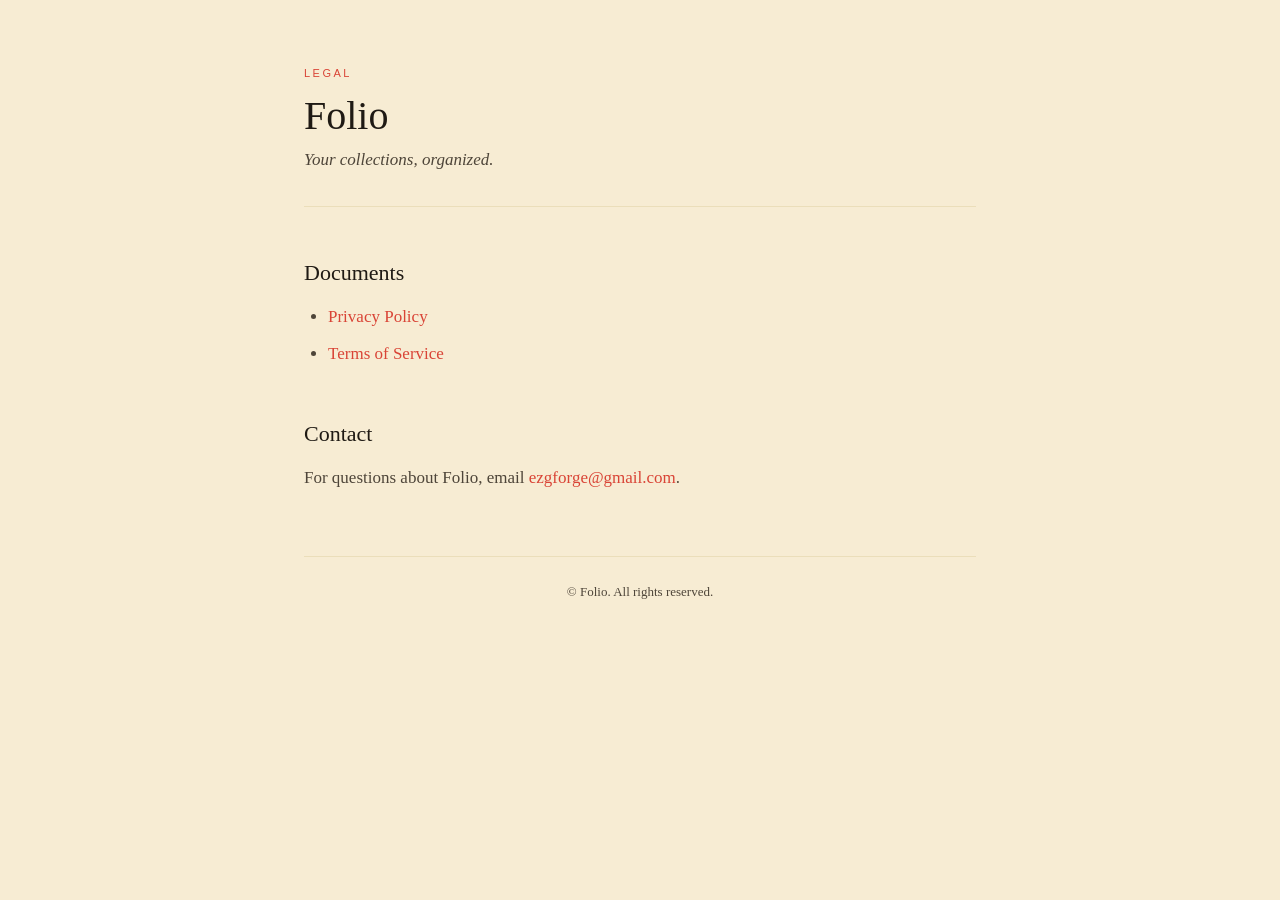
==== index.html @ 49e9cc5e "Initial: privacy policy and terms" ====
<!DOCTYPE html>
<html lang="en">
<head>
    <meta charset="UTF-8">
    <meta name="viewport" content="width=device-width, initial-scale=1.0">
    <title>Folio — Legal</title>
    <link rel="stylesheet" href="style.css">
</head>
<body>
    <main>
        <header>
            <div class="eyebrow">Legal</div>
            <h1>Folio</h1>
            <p class="subtitle">Your collections, organized.</p>
        </header>

        <h2>Documents</h2>
        <ul>
            <li><a href="privacy.html">Privacy Policy</a></li>
            <li><a href="terms.html">Terms of Service</a></li>
        </ul>

        <h2>Contact</h2>
        <p>For questions about Folio, email <a href="mailto:ezgforge@gmail.com">ezgforge@gmail.com</a>.</p>

        <footer>
            <p>© Folio. All rights reserved.</p>
        </footer>
    </main>
</body>
</html>
---- style.css ----
/* Folio legal pages — minimal, readable, theme-aligned */
:root {
    --paper: #f7ecd3;
    --ink: #1f1a14;
    --ink-mid: #4e4539;
    --ink-mute: #918776;
    --accent: #d94436;
    --paper-deep: #ebdeba;
    --max-width: 720px;
}

@media (prefers-color-scheme: dark) {
    :root {
        --paper: #14110b;
        --ink: #f4ecd6;
        --ink-mid: #c9c0a8;
        --ink-mute: #8a8270;
        --paper-deep: #25201a;
    }
}

* { box-sizing: border-box; }

html {
    -webkit-text-size-adjust: 100%;
    scroll-behavior: smooth;
}

body {
    margin: 0;
    padding: 0;
    background: var(--paper);
    color: var(--ink);
    font-family: ui-serif, Georgia, "Times New Roman", serif;
    font-size: 17px;
    line-height: 1.65;
}

main {
    max-width: var(--max-width);
    margin: 0 auto;
    padding: 64px 24px 96px;
}

header {
    border-bottom: 1px solid var(--paper-deep);
    padding-bottom: 32px;
    margin-bottom: 40px;
}

.eyebrow {
    font-family: ui-sans-serif, -apple-system, "Helvetica Neue", sans-serif;
    font-size: 11px;
    font-weight: 500;
    letter-spacing: 2.5px;
    text-transform: uppercase;
    color: var(--accent);
    margin-bottom: 12px;
}

h1 {
    font-size: 40px;
    font-weight: 400;
    line-height: 1.1;
    margin: 0 0 8px;
    color: var(--ink);
}

.subtitle {
    font-style: italic;
    color: var(--ink-mid);
    margin: 0;
}

h2 {
    font-size: 22px;
    font-weight: 500;
    margin: 48px 0 12px;
    color: var(--ink);
}

h3 {
    font-size: 17px;
    font-weight: 600;
    margin: 24px 0 8px;
    color: var(--ink);
}

p, ul, ol {
    color: var(--ink-mid);
    margin: 0 0 16px;
}

ul, ol { padding-left: 24px; }
li { margin-bottom: 8px; }

a {
    color: var(--accent);
    text-decoration: none;
    border-bottom: 1px solid transparent;
    transition: border-color 0.15s;
}
a:hover { border-bottom-color: var(--accent); }

.last-updated {
    font-family: ui-sans-serif, -apple-system, sans-serif;
    font-size: 12px;
    color: var(--ink-mute);
    margin-top: 8px;
}

footer {
    margin-top: 64px;
    padding-top: 24px;
    border-top: 1px solid var(--paper-deep);
    font-size: 13px;
    color: var(--ink-mute);
    text-align: center;
}

.nav {
    margin-bottom: 32px;
    font-family: ui-sans-serif, -apple-system, sans-serif;
    font-size: 13px;
}

.nav a {
    margin-right: 20px;
    color: var(--ink-mid);
}
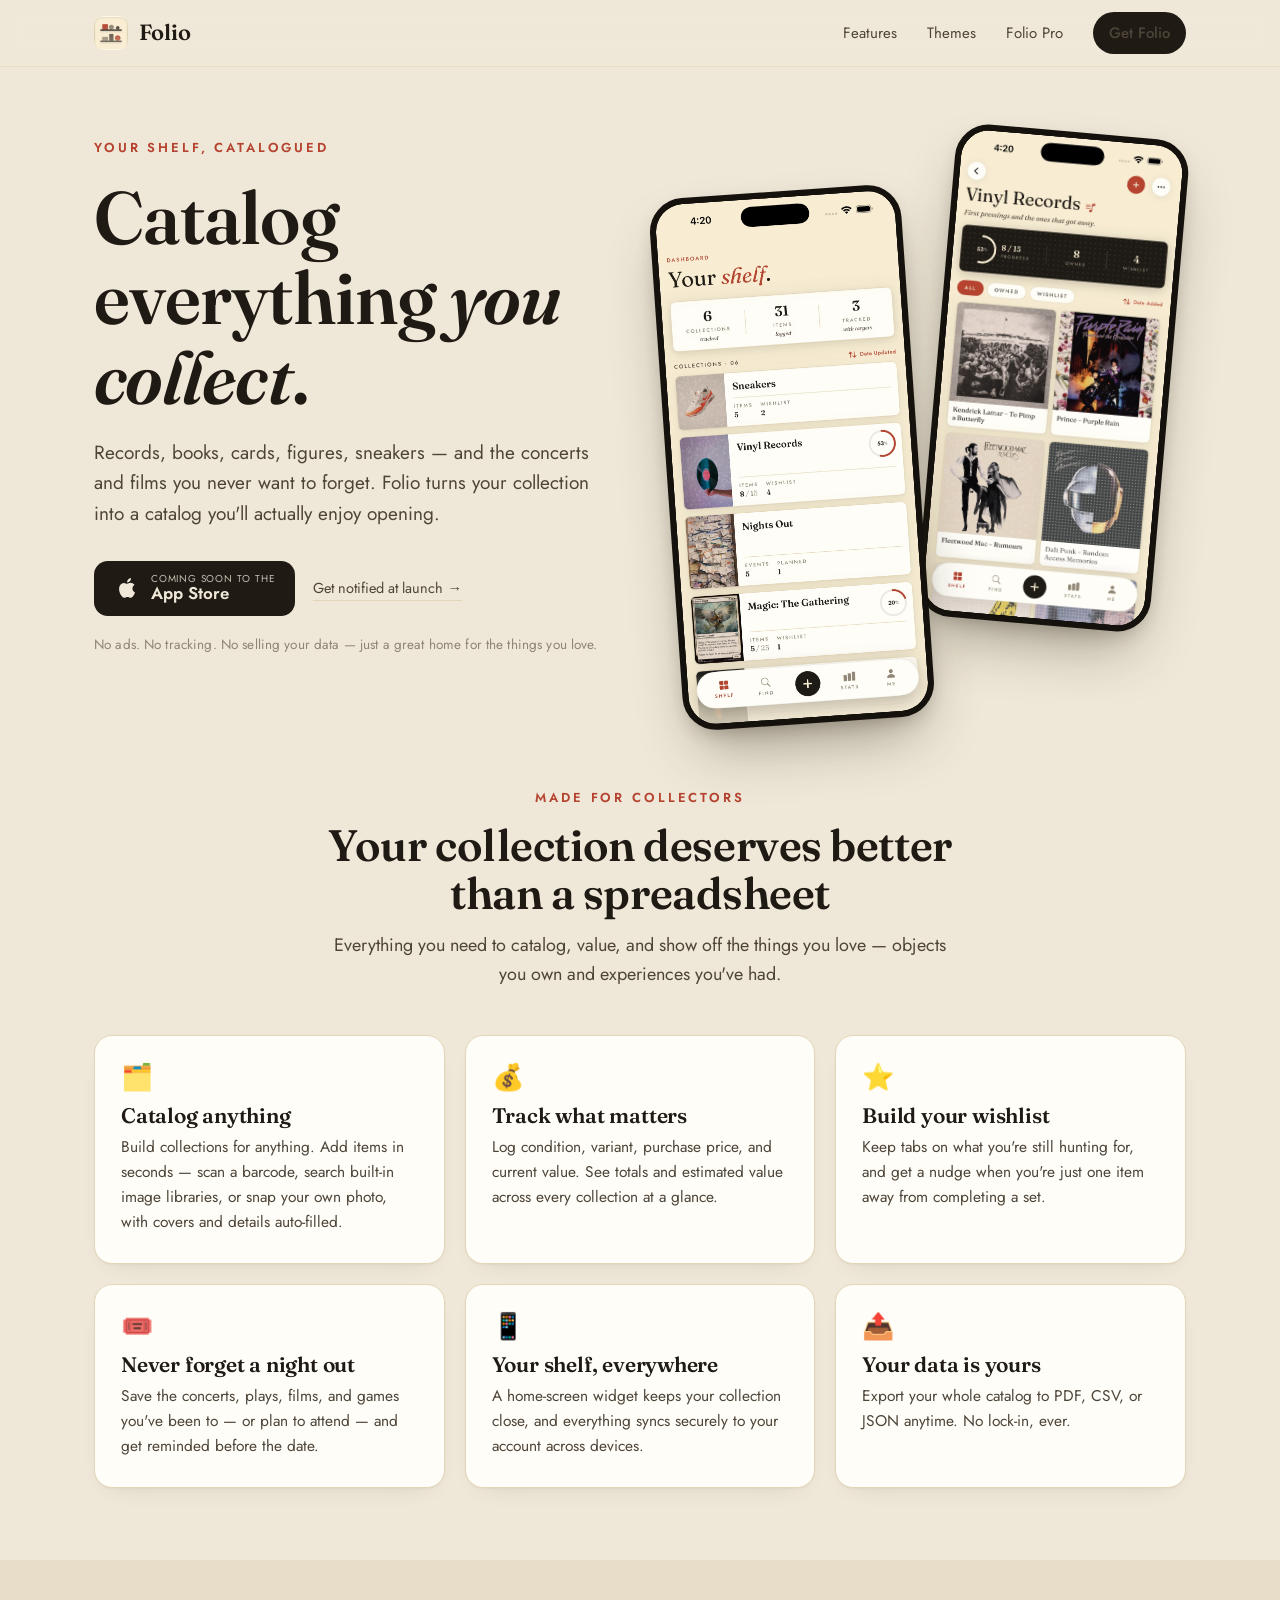
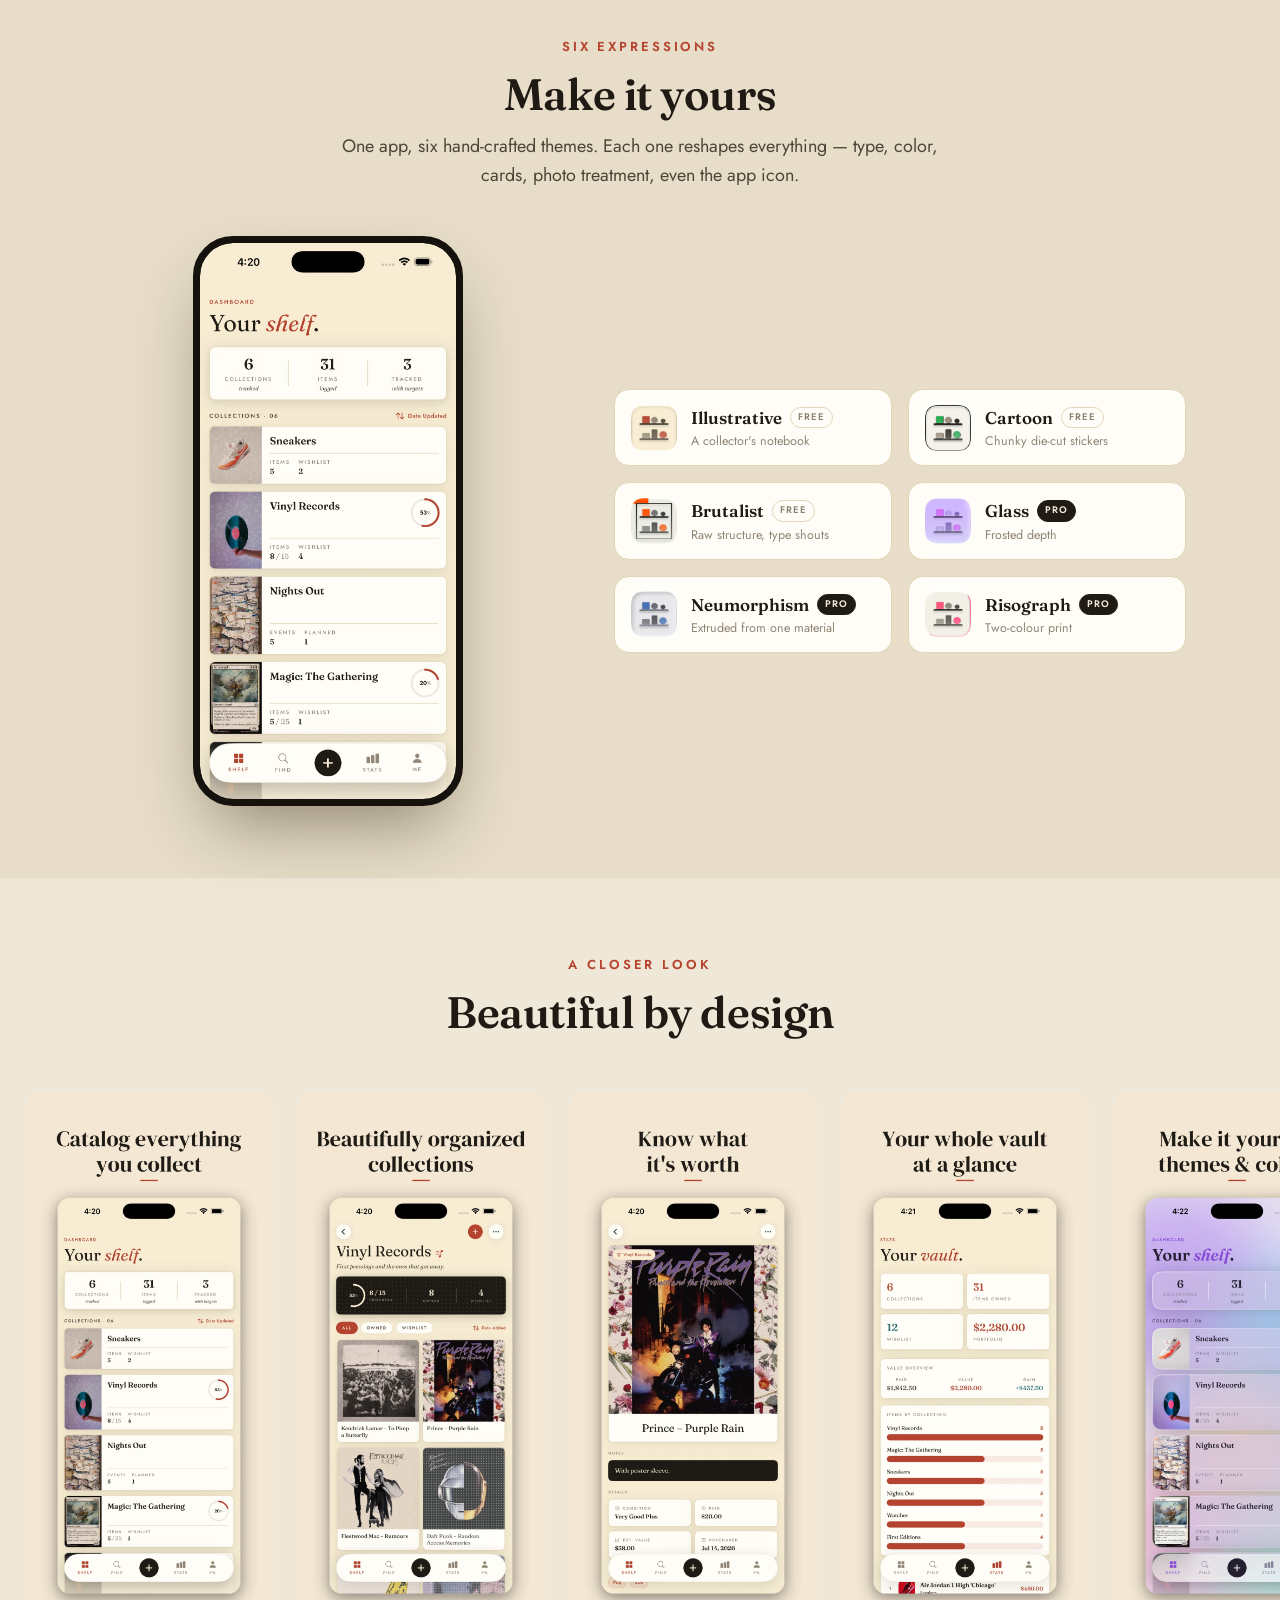
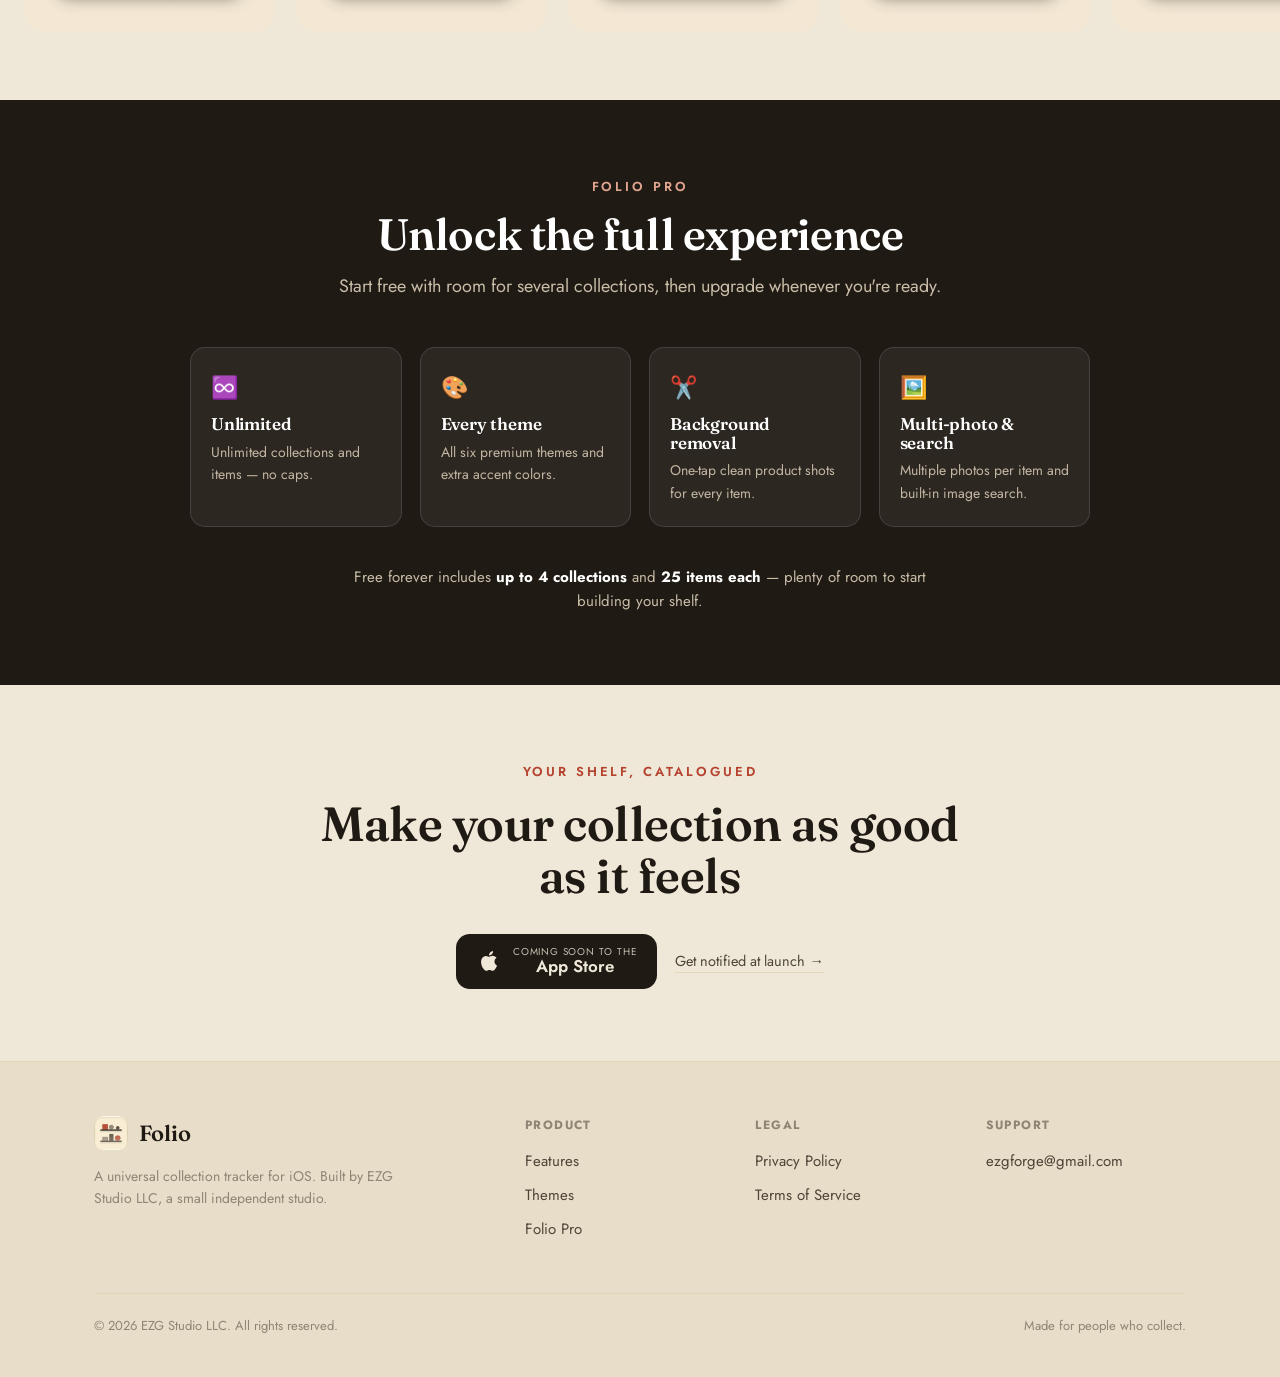
==== commit 4f959712: "Add Folio marketing landing page Turn the folio-legal site into a full landing page for the Folio iO" ====
--- a/index.html
+++ b/index.html
@@ -1,31 +1,404 @@
 <!DOCTYPE html>
 <html lang="en">
 <head>
-    <meta charset="UTF-8">
-    <meta name="viewport" content="width=device-width, initial-scale=1.0">
-    <title>Folio — Legal</title>
-    <link rel="stylesheet" href="style.css">
+<meta charset="UTF-8">
+<meta name="viewport" content="width=device-width, initial-scale=1.0">
+<title>Folio — Catalog everything you collect</title>
+<meta name="description" content="Folio is the beautiful way to catalog everything you collect — records, books, cards, figures, sneakers, and the nights out you never want to forget. Track value, build wishlists, and theme your whole shelf.">
+<link rel="canonical" href="https://ezgstudio.github.io/folio-legal/">
+
+<!-- Social / Open Graph -->
+<meta property="og:type" content="website">
+<meta property="og:title" content="Folio — Catalog everything you collect">
+<meta property="og:description" content="The beautiful way to catalog everything you collect. Track value, build wishlists, and theme your whole shelf across six hand-crafted looks.">
+<meta property="og:image" content="https://ezgstudio.github.io/folio-legal/assets/social.webp">
+<meta property="og:url" content="https://ezgstudio.github.io/folio-legal/">
+<meta name="twitter:card" content="summary_large_image">
+
+<link rel="apple-touch-icon" href="assets/apple-touch-icon.png">
+<link rel="icon" type="image/png" sizes="32x32" href="assets/favicon-32.png">
+<link rel="icon" type="image/png" sizes="16x16" href="assets/favicon-16.png">
+
+<link rel="preconnect" href="https://fonts.googleapis.com">
+<link rel="preconnect" href="https://fonts.gstatic.com" crossorigin>
+<link href="https://fonts.googleapis.com/css2?family=Fraunces:ital,opsz,wght@0,9..144,400..700;1,9..144,400..600&family=Jost:wght@400;500;600&display=swap" rel="stylesheet">
+
+<style>
+  :root{
+    --bg:#efe8d8;          /* warm paper */
+    --bg-deep:#e7ddc8;
+    --card:#fffdf7;        /* card surface */
+    --ink:#1f1a14;         /* primary text */
+    --mid:#4e4539;         /* secondary text */
+    --mute:#8f8575;        /* muted labels */
+    --line:#e3d6b6;        /* hairlines/borders */
+    --rust:#b5432f;        /* signature accent */
+    --rust-deep:#95331f;
+    --radius:18px;
+    --maxw:1140px;
+  }
+  *{box-sizing:border-box;}
+  html{scroll-behavior:smooth;}
+  body{
+    margin:0; background:var(--bg); color:var(--ink);
+    font-family:"Jost","Helvetica Neue",Arial,sans-serif;
+    font-size:17px; line-height:1.6; -webkit-font-smoothing:antialiased;
+    overflow-x:hidden;
+  }
+  h1,h2,h3{font-family:"Fraunces",Georgia,serif; font-weight:600; line-height:1.08; letter-spacing:-.01em; margin:0;}
+  a{color:inherit;}
+  img{max-width:100%; height:auto; display:block;}
+  .wrap{max-width:var(--maxw); margin:0 auto; padding:0 24px;}
+  .eyebrow{font-size:13px; font-weight:600; letter-spacing:.22em; text-transform:uppercase; color:var(--rust);}
+  .serif-i{font-style:italic;}
+
+  /* ---------- Nav ---------- */
+  nav{
+    position:sticky; top:0; z-index:50;
+    background:rgba(239,232,216,.82); backdrop-filter:blur(12px);
+    border-bottom:1px solid rgba(227,214,182,.6);
+  }
+  .nav-in{display:flex; align-items:center; justify-content:space-between; height:66px;}
+  .brand{display:flex; align-items:center; gap:11px; font-family:"Fraunces",serif; font-weight:600; font-size:22px; text-decoration:none;}
+  .brand img{width:34px; height:34px; border-radius:9px;}
+  .nav-links{display:flex; align-items:center; gap:30px;}
+  .nav-links a{font-size:15px; text-decoration:none; color:var(--mid); transition:color .15s;}
+  .nav-links a:hover{color:var(--ink);}
+  .nav-cta{
+    font-family:"Jost",sans-serif; font-size:14px; font-weight:500;
+    background:var(--ink); color:var(--bg); padding:9px 16px; border-radius:100px;
+    text-decoration:none; white-space:nowrap;
+  }
+  .nav-cta:hover{background:var(--rust);}
+  @media(max-width:720px){ .nav-links a:not(.nav-cta){display:none;} }
+
+  /* ---------- Hero ---------- */
+  .hero{padding:64px 0 40px; position:relative;}
+  .hero-grid{display:grid; grid-template-columns:1fr 1fr; gap:40px; align-items:center;}
+  .hero h1{font-size:clamp(44px,6.2vw,74px); margin:18px 0 0;}
+  .hero p.lede{font-size:19px; color:var(--mid); max-width:30em; margin:20px 0 0;}
+  .cta-row{display:flex; align-items:center; gap:18px; margin-top:32px; flex-wrap:wrap;}
+  .store-badge{
+    display:inline-flex; align-items:center; gap:11px; text-decoration:none;
+    background:var(--ink); color:var(--bg); padding:12px 20px; border-radius:14px;
+    transition:transform .15s, background .15s;
+  }
+  .store-badge:hover{transform:translateY(-2px); background:var(--rust-deep);}
+  .store-badge svg{width:26px; height:26px; fill:currentColor;}
+  .store-badge .st{display:flex; flex-direction:column; line-height:1.15;}
+  .store-badge .st small{font-size:10px; letter-spacing:.08em; text-transform:uppercase; opacity:.8;}
+  .store-badge .st b{font-size:17px; font-weight:600; font-family:"Jost",sans-serif;}
+  .notify{font-size:14.5px; color:var(--mid); text-decoration:none; border-bottom:1px solid var(--line);}
+  .notify:hover{color:var(--rust); border-color:var(--rust);}
+  .micro{margin-top:18px; font-size:13.5px; color:var(--mute); letter-spacing:.01em;}
+
+  /* phones */
+  .phones{position:relative; height:540px;}
+  .phone{
+    position:absolute; border-radius:34px; overflow:hidden;
+    background:#000; border:6px solid #15120d;
+    box-shadow:0 30px 60px -18px rgba(47,37,22,.45), 0 8px 20px -8px rgba(47,37,22,.3);
+  }
+  .phone img{border-radius:28px;}
+  .phone.back{width:234px; right:16px; top:0; transform:rotate(5deg);}
+  .phone.front{width:252px; left:6px; top:60px; transform:rotate(-4deg); z-index:2;}
+  @media(max-width:860px){
+    .hero-grid{grid-template-columns:1fr; gap:10px;}
+    .phones{height:500px; margin-top:10px;}
+    .phone.back{right:50%; margin-right:-170px;}
+    .phone.front{left:50%; margin-left:-150px;}
+  }
+  @media(max-width:460px){
+    .phones{height:430px; transform:scale(.85); transform-origin:top center;}
+  }
+
+  /* ---------- Section scaffolding ---------- */
+  section{padding:72px 0;}
+  .sec-head{max-width:640px; margin:0 auto 46px; text-align:center;}
+  .sec-head h2{font-size:clamp(30px,4.2vw,44px); margin-top:12px;}
+  .sec-head p{color:var(--mid); font-size:18px; margin:14px 0 0;}
+
+  /* feature grid */
+  .features{display:grid; grid-template-columns:repeat(3,1fr); gap:20px;}
+  .feat{background:var(--card); border:1px solid var(--line); border-radius:var(--radius); padding:28px 26px;
+        box-shadow:0 1px 2px rgba(47,37,22,.04), 0 10px 26px -18px rgba(47,37,22,.2);}
+  .feat .ico{font-size:26px; line-height:1; margin-bottom:14px;}
+  .feat h3{font-size:21px;}
+  .feat p{font-size:15.5px; color:var(--mid); margin:9px 0 0;}
+  @media(max-width:860px){ .features{grid-template-columns:1fr 1fr;} }
+  @media(max-width:560px){ .features{grid-template-columns:1fr;} }
+
+  /* themes section */
+  .themes{background:var(--bg-deep);}
+  .themes-in{display:grid; grid-template-columns:0.9fr 1.1fr; gap:52px; align-items:center;}
+  .video-phone{
+    width:270px; margin:0 auto; border-radius:40px; overflow:hidden;
+    background:#000; border:7px solid #15120d;
+    box-shadow:0 34px 70px -20px rgba(47,37,22,.5);
+  }
+  .video-phone video{width:100%; display:block; border-radius:33px;}
+  .theme-list{display:grid; grid-template-columns:1fr 1fr; gap:16px;}
+  .theme-chip{display:flex; align-items:center; gap:14px; background:var(--card);
+    border:1px solid var(--line); border-radius:15px; padding:14px 16px;}
+  .theme-chip img{width:46px; height:46px; border-radius:11px; flex:none;}
+  .theme-chip .tc-name{font-family:"Fraunces",serif; font-weight:600; font-size:17px; display:flex; align-items:center; gap:8px;}
+  .theme-chip .tier{font-family:"Jost",sans-serif; font-size:9.5px; letter-spacing:.1em; text-transform:uppercase;
+    padding:2px 7px; border-radius:100px; border:1px solid var(--line); color:var(--mute);}
+  .theme-chip .tier.pro{background:var(--ink); color:var(--bg); border-color:var(--ink);}
+  .theme-chip .tc-sub{font-size:12.5px; color:var(--mute);}
+  @media(max-width:860px){ .themes-in{grid-template-columns:1fr; gap:36px;} .theme-list{max-width:520px; margin:0 auto;} }
+  @media(max-width:480px){ .theme-list{grid-template-columns:1fr;} }
+
+  /* gallery */
+  .gallery{display:flex; gap:22px; overflow-x:auto; padding:8px 24px 28px;
+    scroll-snap-type:x mandatory; -webkit-overflow-scrolling:touch;}
+  .gallery::-webkit-scrollbar{height:8px;}
+  .gallery::-webkit-scrollbar-thumb{background:var(--line); border-radius:100px;}
+  .gshot{flex:0 0 auto; width:250px; scroll-snap-align:center; border-radius:20px; overflow:hidden;}
+  .gshot img{width:100%;}
+
+  /* pro */
+  .pro{background:var(--ink); color:#f3ecdd;}
+  .pro .sec-head h2{color:#fff;}
+  .pro .sec-head p{color:#c9bda8;}
+  .pro-grid{display:grid; grid-template-columns:repeat(4,1fr); gap:18px; max-width:900px; margin:0 auto;}
+  .pro-item{background:rgba(255,255,255,.06); border:1px solid rgba(255,255,255,.12); border-radius:15px; padding:22px 20px;}
+  .pro-item .ico{font-size:22px; margin-bottom:10px;}
+  .pro-item h3{font-size:17px; color:#fff;}
+  .pro-item p{font-size:14px; color:#c3b7a3; margin:7px 0 0;}
+  .pro-note{text-align:center; margin:38px auto 0; max-width:40em; color:#c9bda8; font-size:15px;}
+  .pro-note b{color:#fff;}
+  @media(max-width:860px){ .pro-grid{grid-template-columns:1fr 1fr;} }
+  @media(max-width:460px){ .pro-grid{grid-template-columns:1fr;} }
+
+  /* final cta */
+  .final{text-align:center;}
+  .final h2{font-size:clamp(30px,4.6vw,48px); max-width:14em; margin:0 auto;}
+  .final .cta-row{justify-content:center;}
+
+  /* footer */
+  footer{background:var(--bg-deep); border-top:1px solid var(--line); padding:54px 0 40px;}
+  .foot-grid{display:grid; grid-template-columns:2fr 1fr 1fr 1fr; gap:30px;}
+  .foot-brand .brand{margin-bottom:12px;}
+  .foot-brand p{font-size:14px; color:var(--mute); max-width:24em;}
+  .foot-col h4{font-family:"Jost",sans-serif; font-size:12px; letter-spacing:.12em; text-transform:uppercase; color:var(--mute); margin:0 0 14px;}
+  .foot-col a{display:block; font-size:15px; color:var(--mid); text-decoration:none; margin-bottom:10px;}
+  .foot-col a:hover{color:var(--rust);}
+  .foot-bottom{margin-top:42px; padding-top:22px; border-top:1px solid var(--line);
+    display:flex; justify-content:space-between; gap:14px; flex-wrap:wrap; font-size:13px; color:var(--mute);}
+  @media(max-width:760px){ .foot-grid{grid-template-columns:1fr 1fr;} .foot-brand{grid-column:1/-1;} }
+</style>
 </head>
 <body>
-    <main>
-        <header>
-            <div class="eyebrow">Legal</div>
-            <h1>Folio</h1>
-            <p class="subtitle">Your collections, organized.</p>
-        </header>
-
-        <h2>Documents</h2>
-        <ul>
-            <li><a href="privacy.html">Privacy Policy</a></li>
-            <li><a href="terms.html">Terms of Service</a></li>
-        </ul>
-
-        <h2>Contact</h2>
-        <p>For questions about Folio, email <a href="mailto:ezgforge@gmail.com">ezgforge@gmail.com</a>.</p>
-
-        <footer>
-            <p>© Folio. All rights reserved.</p>
-        </footer>
-    </main>
+
+<nav>
+  <div class="wrap nav-in">
+    <a class="brand" href="/folio-legal/">
+      <img src="assets/icon.webp" alt="Folio app icon" width="34" height="34">
+      Folio
+    </a>
+    <div class="nav-links">
+      <a href="#features">Features</a>
+      <a href="#themes">Themes</a>
+      <a href="#pro">Folio Pro</a>
+      <!-- Swap href to the App Store URL at launch -->
+      <a class="nav-cta" href="#get">Get Folio</a>
+    </div>
+  </div>
+</nav>
+
+<!-- ============ HERO ============ -->
+<header class="hero">
+  <div class="wrap hero-grid">
+    <div class="hero-copy">
+      <span class="eyebrow">Your shelf, catalogued</span>
+      <h1>Catalog everything <span class="serif-i">you collect</span>.</h1>
+      <p class="lede">Records, books, cards, figures, sneakers — and the concerts and films
+        you never want to forget. Folio turns your collection into a catalog you'll
+        actually enjoy opening.</p>
+      <div class="cta-row" id="get">
+        <!-- At launch, change href="#get" to your App Store URL and remove the "coming soon" copy -->
+        <a class="store-badge" href="#get" aria-label="Coming soon to the App Store">
+          <svg viewBox="0 0 24 24" aria-hidden="true"><path d="M17.05 12.54c-.02-2.3 1.88-3.4 1.96-3.46-1.07-1.56-2.73-1.78-3.32-1.8-1.41-.14-2.76.83-3.48.83-.72 0-1.82-.81-3-.79-1.54.02-2.96.9-3.75 2.28-1.6 2.78-.41 6.89 1.15 9.14.76 1.1 1.67 2.34 2.86 2.3 1.15-.05 1.58-.74 2.97-.74 1.38 0 1.77.74 2.98.72 1.23-.02 2.01-1.12 2.76-2.23.87-1.28 1.23-2.52 1.25-2.58-.03-.01-2.4-.92-2.42-3.64zM14.77 5.6c.64-.78 1.07-1.85.95-2.93-.92.04-2.03.61-2.69 1.38-.59.69-1.11 1.79-.97 2.84 1.02.08 2.07-.52 2.71-1.29z"/></svg>
+          <span class="st"><small>Coming soon to the</small><b>App Store</b></span>
+        </a>
+        <a class="notify" href="mailto:ezgforge@gmail.com?subject=Notify%20me%20about%20Folio">Get notified at launch →</a>
+      </div>
+      <p class="micro">No ads. No tracking. No selling your data — just a great home for the things you love.</p>
+    </div>
+    <div class="phones">
+      <div class="phone back"><img src="assets/hero-grid.webp" alt="Folio collection grid showing vinyl records" loading="eager" width="921" height="2000"></div>
+      <div class="phone front"><img src="assets/hero-dashboard.webp" alt="Folio dashboard showing your shelf of collections" loading="eager" width="921" height="2000"></div>
+    </div>
+  </div>
+</header>
+
+<!-- ============ FEATURES ============ -->
+<section id="features">
+  <div class="wrap">
+    <div class="sec-head">
+      <span class="eyebrow">Made for collectors</span>
+      <h2>Your collection deserves better than a spreadsheet</h2>
+      <p>Everything you need to catalog, value, and show off the things you love — objects you own and experiences you've had.</p>
+    </div>
+    <div class="features">
+      <div class="feat">
+        <div class="ico">🗂️</div>
+        <h3>Catalog anything</h3>
+        <p>Build collections for anything. Add items in seconds — scan a barcode, search built-in image libraries, or snap your own photo, with covers and details auto-filled.</p>
+      </div>
+      <div class="feat">
+        <div class="ico">💰</div>
+        <h3>Track what matters</h3>
+        <p>Log condition, variant, purchase price, and current value. See totals and estimated value across every collection at a glance.</p>
+      </div>
+      <div class="feat">
+        <div class="ico">⭐</div>
+        <h3>Build your wishlist</h3>
+        <p>Keep tabs on what you're still hunting for, and get a nudge when you're just one item away from completing a set.</p>
+      </div>
+      <div class="feat">
+        <div class="ico">🎟️</div>
+        <h3>Never forget a night out</h3>
+        <p>Save the concerts, plays, films, and games you've been to — or plan to attend — and get reminded before the date.</p>
+      </div>
+      <div class="feat">
+        <div class="ico">📱</div>
+        <h3>Your shelf, everywhere</h3>
+        <p>A home-screen widget keeps your collection close, and everything syncs securely to your account across devices.</p>
+      </div>
+      <div class="feat">
+        <div class="ico">📤</div>
+        <h3>Your data is yours</h3>
+        <p>Export your whole catalog to PDF, CSV, or JSON anytime. No lock-in, ever.</p>
+      </div>
+    </div>
+  </div>
+</section>
+
+<!-- ============ THEMES ============ -->
+<section id="themes" class="themes">
+  <div class="wrap">
+    <div class="sec-head">
+      <span class="eyebrow">Six expressions</span>
+      <h2>Make it yours</h2>
+      <p>One app, six hand-crafted themes. Each one reshapes everything — type, color, cards, photo treatment, even the app icon.</p>
+    </div>
+    <div class="themes-in">
+      <div class="video-phone">
+        <video src="assets/folio-preview.mp4" autoplay muted loop playsinline poster="assets/hero-dashboard.webp" aria-label="Folio shifting through its six themes"></video>
+      </div>
+      <div class="theme-list">
+        <div class="theme-chip">
+          <img src="assets/theme-illustrative.webp" alt="Illustrative theme icon">
+          <div><div class="tc-name">Illustrative <span class="tier">Free</span></div><div class="tc-sub">A collector's notebook</div></div>
+        </div>
+        <div class="theme-chip">
+          <img src="assets/theme-cartoon.webp" alt="Cartoon Sticker theme icon">
+          <div><div class="tc-name">Cartoon <span class="tier">Free</span></div><div class="tc-sub">Chunky die-cut stickers</div></div>
+        </div>
+        <div class="theme-chip">
+          <img src="assets/theme-brutalist.webp" alt="Brutalist theme icon">
+          <div><div class="tc-name">Brutalist <span class="tier">Free</span></div><div class="tc-sub">Raw structure, type shouts</div></div>
+        </div>
+        <div class="theme-chip">
+          <img src="assets/theme-glass.webp" alt="Glassmorphism theme icon">
+          <div><div class="tc-name">Glass <span class="tier pro">Pro</span></div><div class="tc-sub">Frosted depth</div></div>
+        </div>
+        <div class="theme-chip">
+          <img src="assets/theme-neu.webp" alt="Neumorphism theme icon">
+          <div><div class="tc-name">Neumorphism <span class="tier pro">Pro</span></div><div class="tc-sub">Extruded from one material</div></div>
+        </div>
+        <div class="theme-chip">
+          <img src="assets/theme-riso.webp" alt="Risograph theme icon">
+          <div><div class="tc-name">Risograph <span class="tier pro">Pro</span></div><div class="tc-sub">Two-colour print</div></div>
+        </div>
+      </div>
+    </div>
+  </div>
+</section>
+
+<!-- ============ GALLERY ============ -->
+<section style="padding-bottom:40px;">
+  <div class="wrap">
+    <div class="sec-head">
+      <span class="eyebrow">A closer look</span>
+      <h2>Beautiful by design</h2>
+    </div>
+  </div>
+  <div class="gallery">
+    <div class="gshot"><img src="assets/shot-catalog.webp" alt="Catalog everything you collect — the Folio dashboard" loading="lazy" width="924" height="2000"></div>
+    <div class="gshot"><img src="assets/shot-collections.webp" alt="Beautifully organized collections of vinyl records" loading="lazy" width="924" height="2000"></div>
+    <div class="gshot"><img src="assets/shot-worth.webp" alt="Know what it's worth — item detail with value" loading="lazy" width="924" height="2000"></div>
+    <div class="gshot"><img src="assets/shot-vault.webp" alt="Your whole vault at a glance — portfolio stats" loading="lazy" width="924" height="2000"></div>
+    <div class="gshot"><img src="assets/shot-themes.webp" alt="Make it yours — themes and colors" loading="lazy" width="924" height="2000"></div>
+    <div class="gshot"><img src="assets/shot-nights.webp" alt="Never forget a night out — experiences collection" loading="lazy" width="924" height="2000"></div>
+  </div>
+</section>
+
+<!-- ============ PRO ============ -->
+<section id="pro" class="pro">
+  <div class="wrap">
+    <div class="sec-head">
+      <span class="eyebrow" style="color:#e0a48f;">Folio Pro</span>
+      <h2>Unlock the full experience</h2>
+      <p>Start free with room for several collections, then upgrade whenever you're ready.</p>
+    </div>
+    <div class="pro-grid">
+      <div class="pro-item"><div class="ico">♾️</div><h3>Unlimited</h3><p>Unlimited collections and items — no caps.</p></div>
+      <div class="pro-item"><div class="ico">🎨</div><h3>Every theme</h3><p>All six premium themes and extra accent colors.</p></div>
+      <div class="pro-item"><div class="ico">✂️</div><h3>Background removal</h3><p>One-tap clean product shots for every item.</p></div>
+      <div class="pro-item"><div class="ico">🖼️</div><h3>Multi-photo &amp; search</h3><p>Multiple photos per item and built-in image search.</p></div>
+    </div>
+    <p class="pro-note">Free forever includes <b>up to 4 collections</b> and <b>25 items each</b> — plenty of room to start building your shelf.</p>
+  </div>
+</section>
+
+<!-- ============ FINAL CTA ============ -->
+<section class="final">
+  <div class="wrap">
+    <span class="eyebrow">Your shelf, catalogued</span>
+    <h2 style="margin-top:14px;">Make your collection as good as it feels</h2>
+    <div class="cta-row">
+      <a class="store-badge" href="#get" aria-label="Coming soon to the App Store">
+        <svg viewBox="0 0 24 24" aria-hidden="true"><path d="M17.05 12.54c-.02-2.3 1.88-3.4 1.96-3.46-1.07-1.56-2.73-1.78-3.32-1.8-1.41-.14-2.76.83-3.48.83-.72 0-1.82-.81-3-.79-1.54.02-2.96.9-3.75 2.28-1.6 2.78-.41 6.89 1.15 9.14.76 1.1 1.67 2.34 2.86 2.3 1.15-.05 1.58-.74 2.97-.74 1.38 0 1.77.74 2.98.72 1.23-.02 2.01-1.12 2.76-2.23.87-1.28 1.23-2.52 1.25-2.58-.03-.01-2.4-.92-2.42-3.64zM14.77 5.6c.64-.78 1.07-1.85.95-2.93-.92.04-2.03.61-2.69 1.38-.59.69-1.11 1.79-.97 2.84 1.02.08 2.07-.52 2.71-1.29z"/></svg>
+        <span class="st"><small>Coming soon to the</small><b>App Store</b></span>
+      </a>
+      <a class="notify" href="mailto:ezgforge@gmail.com?subject=Notify%20me%20about%20Folio">Get notified at launch →</a>
+    </div>
+  </div>
+</section>
+
+<!-- ============ FOOTER ============ -->
+<footer>
+  <div class="wrap">
+    <div class="foot-grid">
+      <div class="foot-brand">
+        <a class="brand" href="/folio-legal/"><img src="assets/icon.webp" alt="Folio app icon" width="34" height="34">Folio</a>
+        <p>A universal collection tracker for iOS. Built by EZG Studio LLC, a small independent studio.</p>
+      </div>
+      <div class="foot-col">
+        <h4>Product</h4>
+        <a href="#features">Features</a>
+        <a href="#themes">Themes</a>
+        <a href="#pro">Folio Pro</a>
+      </div>
+      <div class="foot-col">
+        <h4>Legal</h4>
+        <a href="privacy.html">Privacy Policy</a>
+        <a href="terms.html">Terms of Service</a>
+      </div>
+      <div class="foot-col">
+        <h4>Support</h4>
+        <a href="mailto:ezgforge@gmail.com">ezgforge@gmail.com</a>
+      </div>
+    </div>
+    <div class="foot-bottom">
+      <span>© 2026 EZG Studio LLC. All rights reserved.</span>
+      <span>Made for people who collect.</span>
+    </div>
+  </div>
+</footer>
+
 </body>
 </html>
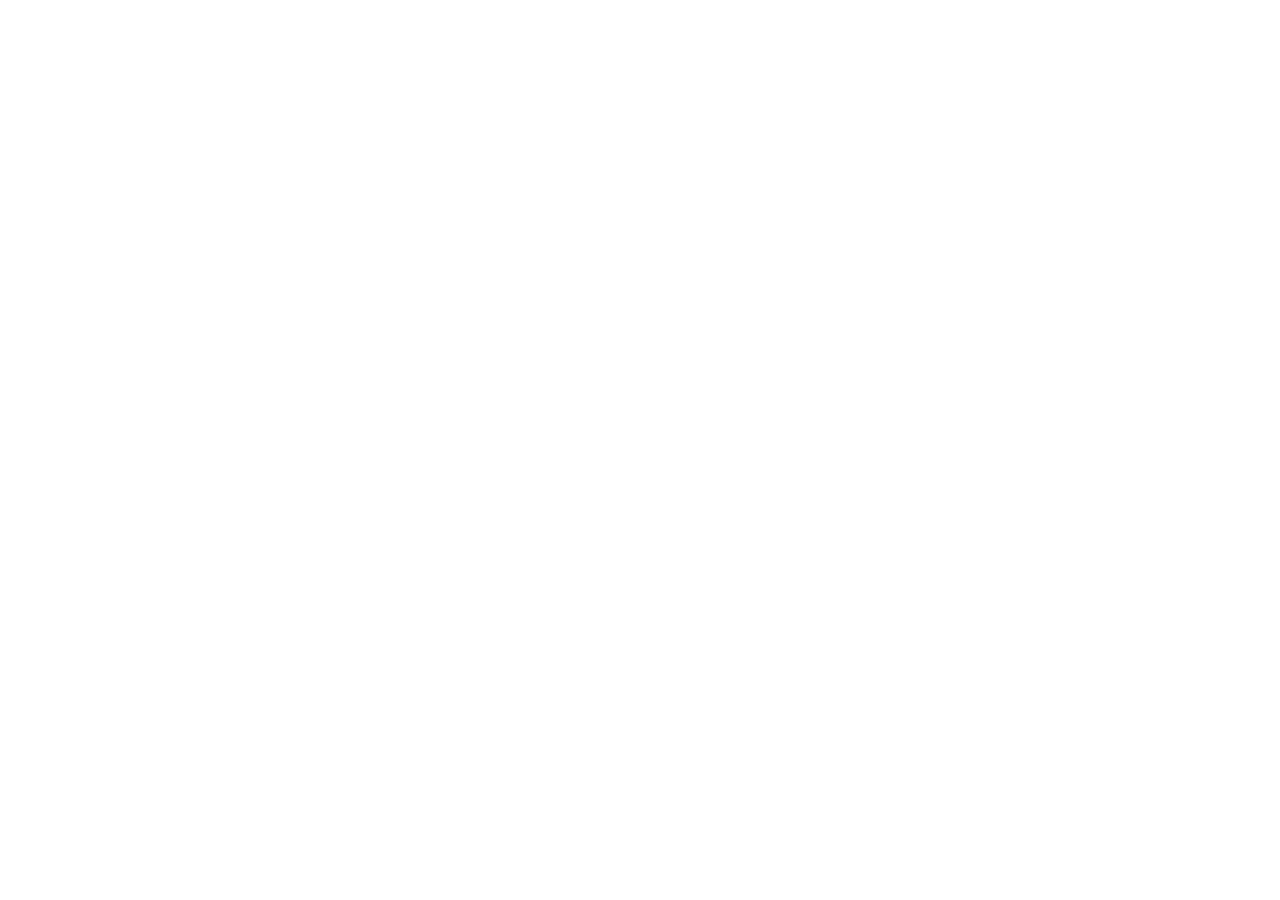
==== commit ea9807a9: "Replace pages with redirects to hub /folio/ Folio's site moved to ezgstudio.github.io/folio/. These " ====
--- a/index.html
+++ b/index.html
@@ -2,403 +2,13 @@
 <html lang="en">
 <head>
 <meta charset="UTF-8">
-<meta name="viewport" content="width=device-width, initial-scale=1.0">
-<title>Folio — Catalog everything you collect</title>
-<meta name="description" content="Folio is the beautiful way to catalog everything you collect — records, books, cards, figures, sneakers, and the nights out you never want to forget. Track value, build wishlists, and theme your whole shelf.">
-<link rel="canonical" href="https://ezgstudio.github.io/folio-legal/">
-
-<!-- Social / Open Graph -->
-<meta property="og:type" content="website">
-<meta property="og:title" content="Folio — Catalog everything you collect">
-<meta property="og:description" content="The beautiful way to catalog everything you collect. Track value, build wishlists, and theme your whole shelf across six hand-crafted looks.">
-<meta property="og:image" content="https://ezgstudio.github.io/folio-legal/assets/social.webp">
-<meta property="og:url" content="https://ezgstudio.github.io/folio-legal/">
-<meta name="twitter:card" content="summary_large_image">
-
-<link rel="apple-touch-icon" href="assets/apple-touch-icon.png">
-<link rel="icon" type="image/png" sizes="32x32" href="assets/favicon-32.png">
-<link rel="icon" type="image/png" sizes="16x16" href="assets/favicon-16.png">
-
-<link rel="preconnect" href="https://fonts.googleapis.com">
-<link rel="preconnect" href="https://fonts.gstatic.com" crossorigin>
-<link href="https://fonts.googleapis.com/css2?family=Fraunces:ital,opsz,wght@0,9..144,400..700;1,9..144,400..600&family=Jost:wght@400;500;600&display=swap" rel="stylesheet">
-
-<style>
-  :root{
-    --bg:#efe8d8;          /* warm paper */
-    --bg-deep:#e7ddc8;
-    --card:#fffdf7;        /* card surface */
-    --ink:#1f1a14;         /* primary text */
-    --mid:#4e4539;         /* secondary text */
-    --mute:#8f8575;        /* muted labels */
-    --line:#e3d6b6;        /* hairlines/borders */
-    --rust:#b5432f;        /* signature accent */
-    --rust-deep:#95331f;
-    --radius:18px;
-    --maxw:1140px;
-  }
-  *{box-sizing:border-box;}
-  html{scroll-behavior:smooth;}
-  body{
-    margin:0; background:var(--bg); color:var(--ink);
-    font-family:"Jost","Helvetica Neue",Arial,sans-serif;
-    font-size:17px; line-height:1.6; -webkit-font-smoothing:antialiased;
-    overflow-x:hidden;
-  }
-  h1,h2,h3{font-family:"Fraunces",Georgia,serif; font-weight:600; line-height:1.08; letter-spacing:-.01em; margin:0;}
-  a{color:inherit;}
-  img{max-width:100%; height:auto; display:block;}
-  .wrap{max-width:var(--maxw); margin:0 auto; padding:0 24px;}
-  .eyebrow{font-size:13px; font-weight:600; letter-spacing:.22em; text-transform:uppercase; color:var(--rust);}
-  .serif-i{font-style:italic;}
-
-  /* ---------- Nav ---------- */
-  nav{
-    position:sticky; top:0; z-index:50;
-    background:rgba(239,232,216,.82); backdrop-filter:blur(12px);
-    border-bottom:1px solid rgba(227,214,182,.6);
-  }
-  .nav-in{display:flex; align-items:center; justify-content:space-between; height:66px;}
-  .brand{display:flex; align-items:center; gap:11px; font-family:"Fraunces",serif; font-weight:600; font-size:22px; text-decoration:none;}
-  .brand img{width:34px; height:34px; border-radius:9px;}
-  .nav-links{display:flex; align-items:center; gap:30px;}
-  .nav-links a{font-size:15px; text-decoration:none; color:var(--mid); transition:color .15s;}
-  .nav-links a:hover{color:var(--ink);}
-  .nav-cta{
-    font-family:"Jost",sans-serif; font-size:14px; font-weight:500;
-    background:var(--ink); color:var(--bg); padding:9px 16px; border-radius:100px;
-    text-decoration:none; white-space:nowrap;
-  }
-  .nav-cta:hover{background:var(--rust);}
-  @media(max-width:720px){ .nav-links a:not(.nav-cta){display:none;} }
-
-  /* ---------- Hero ---------- */
-  .hero{padding:64px 0 40px; position:relative;}
-  .hero-grid{display:grid; grid-template-columns:1fr 1fr; gap:40px; align-items:center;}
-  .hero h1{font-size:clamp(44px,6.2vw,74px); margin:18px 0 0;}
-  .hero p.lede{font-size:19px; color:var(--mid); max-width:30em; margin:20px 0 0;}
-  .cta-row{display:flex; align-items:center; gap:18px; margin-top:32px; flex-wrap:wrap;}
-  .store-badge{
-    display:inline-flex; align-items:center; gap:11px; text-decoration:none;
-    background:var(--ink); color:var(--bg); padding:12px 20px; border-radius:14px;
-    transition:transform .15s, background .15s;
-  }
-  .store-badge:hover{transform:translateY(-2px); background:var(--rust-deep);}
-  .store-badge svg{width:26px; height:26px; fill:currentColor;}
-  .store-badge .st{display:flex; flex-direction:column; line-height:1.15;}
-  .store-badge .st small{font-size:10px; letter-spacing:.08em; text-transform:uppercase; opacity:.8;}
-  .store-badge .st b{font-size:17px; font-weight:600; font-family:"Jost",sans-serif;}
-  .notify{font-size:14.5px; color:var(--mid); text-decoration:none; border-bottom:1px solid var(--line);}
-  .notify:hover{color:var(--rust); border-color:var(--rust);}
-  .micro{margin-top:18px; font-size:13.5px; color:var(--mute); letter-spacing:.01em;}
-
-  /* phones */
-  .phones{position:relative; height:540px;}
-  .phone{
-    position:absolute; border-radius:34px; overflow:hidden;
-    background:#000; border:6px solid #15120d;
-    box-shadow:0 30px 60px -18px rgba(47,37,22,.45), 0 8px 20px -8px rgba(47,37,22,.3);
-  }
-  .phone img{border-radius:28px;}
-  .phone.back{width:234px; right:16px; top:0; transform:rotate(5deg);}
-  .phone.front{width:252px; left:6px; top:60px; transform:rotate(-4deg); z-index:2;}
-  @media(max-width:860px){
-    .hero-grid{grid-template-columns:1fr; gap:10px;}
-    .phones{height:500px; margin-top:10px;}
-    .phone.back{right:50%; margin-right:-170px;}
-    .phone.front{left:50%; margin-left:-150px;}
-  }
-  @media(max-width:460px){
-    .phones{height:430px; transform:scale(.85); transform-origin:top center;}
-  }
-
-  /* ---------- Section scaffolding ---------- */
-  section{padding:72px 0;}
-  .sec-head{max-width:640px; margin:0 auto 46px; text-align:center;}
-  .sec-head h2{font-size:clamp(30px,4.2vw,44px); margin-top:12px;}
-  .sec-head p{color:var(--mid); font-size:18px; margin:14px 0 0;}
-
-  /* feature grid */
-  .features{display:grid; grid-template-columns:repeat(3,1fr); gap:20px;}
-  .feat{background:var(--card); border:1px solid var(--line); border-radius:var(--radius); padding:28px 26px;
-        box-shadow:0 1px 2px rgba(47,37,22,.04), 0 10px 26px -18px rgba(47,37,22,.2);}
-  .feat .ico{font-size:26px; line-height:1; margin-bottom:14px;}
-  .feat h3{font-size:21px;}
-  .feat p{font-size:15.5px; color:var(--mid); margin:9px 0 0;}
-  @media(max-width:860px){ .features{grid-template-columns:1fr 1fr;} }
-  @media(max-width:560px){ .features{grid-template-columns:1fr;} }
-
-  /* themes section */
-  .themes{background:var(--bg-deep);}
-  .themes-in{display:grid; grid-template-columns:0.9fr 1.1fr; gap:52px; align-items:center;}
-  .video-phone{
-    width:270px; margin:0 auto; border-radius:40px; overflow:hidden;
-    background:#000; border:7px solid #15120d;
-    box-shadow:0 34px 70px -20px rgba(47,37,22,.5);
-  }
-  .video-phone video{width:100%; display:block; border-radius:33px;}
-  .theme-list{display:grid; grid-template-columns:1fr 1fr; gap:16px;}
-  .theme-chip{display:flex; align-items:center; gap:14px; background:var(--card);
-    border:1px solid var(--line); border-radius:15px; padding:14px 16px;}
-  .theme-chip img{width:46px; height:46px; border-radius:11px; flex:none;}
-  .theme-chip .tc-name{font-family:"Fraunces",serif; font-weight:600; font-size:17px; display:flex; align-items:center; gap:8px;}
-  .theme-chip .tier{font-family:"Jost",sans-serif; font-size:9.5px; letter-spacing:.1em; text-transform:uppercase;
-    padding:2px 7px; border-radius:100px; border:1px solid var(--line); color:var(--mute);}
-  .theme-chip .tier.pro{background:var(--ink); color:var(--bg); border-color:var(--ink);}
-  .theme-chip .tc-sub{font-size:12.5px; color:var(--mute);}
-  @media(max-width:860px){ .themes-in{grid-template-columns:1fr; gap:36px;} .theme-list{max-width:520px; margin:0 auto;} }
-  @media(max-width:480px){ .theme-list{grid-template-columns:1fr;} }
-
-  /* gallery */
-  .gallery{display:flex; gap:22px; overflow-x:auto; padding:8px 24px 28px;
-    scroll-snap-type:x mandatory; -webkit-overflow-scrolling:touch;}
-  .gallery::-webkit-scrollbar{height:8px;}
-  .gallery::-webkit-scrollbar-thumb{background:var(--line); border-radius:100px;}
-  .gshot{flex:0 0 auto; width:250px; scroll-snap-align:center; border-radius:20px; overflow:hidden;}
-  .gshot img{width:100%;}
-
-  /* pro */
-  .pro{background:var(--ink); color:#f3ecdd;}
-  .pro .sec-head h2{color:#fff;}
-  .pro .sec-head p{color:#c9bda8;}
-  .pro-grid{display:grid; grid-template-columns:repeat(4,1fr); gap:18px; max-width:900px; margin:0 auto;}
-  .pro-item{background:rgba(255,255,255,.06); border:1px solid rgba(255,255,255,.12); border-radius:15px; padding:22px 20px;}
-  .pro-item .ico{font-size:22px; margin-bottom:10px;}
-  .pro-item h3{font-size:17px; color:#fff;}
-  .pro-item p{font-size:14px; color:#c3b7a3; margin:7px 0 0;}
-  .pro-note{text-align:center; margin:38px auto 0; max-width:40em; color:#c9bda8; font-size:15px;}
-  .pro-note b{color:#fff;}
-  @media(max-width:860px){ .pro-grid{grid-template-columns:1fr 1fr;} }
-  @media(max-width:460px){ .pro-grid{grid-template-columns:1fr;} }
-
-  /* final cta */
-  .final{text-align:center;}
-  .final h2{font-size:clamp(30px,4.6vw,48px); max-width:14em; margin:0 auto;}
-  .final .cta-row{justify-content:center;}
-
-  /* footer */
-  footer{background:var(--bg-deep); border-top:1px solid var(--line); padding:54px 0 40px;}
-  .foot-grid{display:grid; grid-template-columns:2fr 1fr 1fr 1fr; gap:30px;}
-  .foot-brand .brand{margin-bottom:12px;}
-  .foot-brand p{font-size:14px; color:var(--mute); max-width:24em;}
-  .foot-col h4{font-family:"Jost",sans-serif; font-size:12px; letter-spacing:.12em; text-transform:uppercase; color:var(--mute); margin:0 0 14px;}
-  .foot-col a{display:block; font-size:15px; color:var(--mid); text-decoration:none; margin-bottom:10px;}
-  .foot-col a:hover{color:var(--rust);}
-  .foot-bottom{margin-top:42px; padding-top:22px; border-top:1px solid var(--line);
-    display:flex; justify-content:space-between; gap:14px; flex-wrap:wrap; font-size:13px; color:var(--mute);}
-  @media(max-width:760px){ .foot-grid{grid-template-columns:1fr 1fr;} .foot-brand{grid-column:1/-1;} }
-</style>
+<meta http-equiv="refresh" content="0; url=https://ezgstudio.github.io/folio/">
+<link rel="canonical" href="https://ezgstudio.github.io/folio/">
+<meta name="robots" content="noindex">
+<title>Moved — Folio</title>
 </head>
 <body>
-
-<nav>
-  <div class="wrap nav-in">
-    <a class="brand" href="/folio-legal/">
-      <img src="assets/icon.webp" alt="Folio app icon" width="34" height="34">
-      Folio
-    </a>
-    <div class="nav-links">
-      <a href="#features">Features</a>
-      <a href="#themes">Themes</a>
-      <a href="#pro">Folio Pro</a>
-      <!-- Swap href to the App Store URL at launch -->
-      <a class="nav-cta" href="#get">Get Folio</a>
-    </div>
-  </div>
-</nav>
-
-<!-- ============ HERO ============ -->
-<header class="hero">
-  <div class="wrap hero-grid">
-    <div class="hero-copy">
-      <span class="eyebrow">Your shelf, catalogued</span>
-      <h1>Catalog everything <span class="serif-i">you collect</span>.</h1>
-      <p class="lede">Records, books, cards, figures, sneakers — and the concerts and films
-        you never want to forget. Folio turns your collection into a catalog you'll
-        actually enjoy opening.</p>
-      <div class="cta-row" id="get">
-        <!-- At launch, change href="#get" to your App Store URL and remove the "coming soon" copy -->
-        <a class="store-badge" href="#get" aria-label="Coming soon to the App Store">
-          <svg viewBox="0 0 24 24" aria-hidden="true"><path d="M17.05 12.54c-.02-2.3 1.88-3.4 1.96-3.46-1.07-1.56-2.73-1.78-3.32-1.8-1.41-.14-2.76.83-3.48.83-.72 0-1.82-.81-3-.79-1.54.02-2.96.9-3.75 2.28-1.6 2.78-.41 6.89 1.15 9.14.76 1.1 1.67 2.34 2.86 2.3 1.15-.05 1.58-.74 2.97-.74 1.38 0 1.77.74 2.98.72 1.23-.02 2.01-1.12 2.76-2.23.87-1.28 1.23-2.52 1.25-2.58-.03-.01-2.4-.92-2.42-3.64zM14.77 5.6c.64-.78 1.07-1.85.95-2.93-.92.04-2.03.61-2.69 1.38-.59.69-1.11 1.79-.97 2.84 1.02.08 2.07-.52 2.71-1.29z"/></svg>
-          <span class="st"><small>Coming soon to the</small><b>App Store</b></span>
-        </a>
-        <a class="notify" href="mailto:ezgforge@gmail.com?subject=Notify%20me%20about%20Folio">Get notified at launch →</a>
-      </div>
-      <p class="micro">No ads. No tracking. No selling your data — just a great home for the things you love.</p>
-    </div>
-    <div class="phones">
-      <div class="phone back"><img src="assets/hero-grid.webp" alt="Folio collection grid showing vinyl records" loading="eager" width="921" height="2000"></div>
-      <div class="phone front"><img src="assets/hero-dashboard.webp" alt="Folio dashboard showing your shelf of collections" loading="eager" width="921" height="2000"></div>
-    </div>
-  </div>
-</header>
-
-<!-- ============ FEATURES ============ -->
-<section id="features">
-  <div class="wrap">
-    <div class="sec-head">
-      <span class="eyebrow">Made for collectors</span>
-      <h2>Your collection deserves better than a spreadsheet</h2>
-      <p>Everything you need to catalog, value, and show off the things you love — objects you own and experiences you've had.</p>
-    </div>
-    <div class="features">
-      <div class="feat">
-        <div class="ico">🗂️</div>
-        <h3>Catalog anything</h3>
-        <p>Build collections for anything. Add items in seconds — scan a barcode, search built-in image libraries, or snap your own photo, with covers and details auto-filled.</p>
-      </div>
-      <div class="feat">
-        <div class="ico">💰</div>
-        <h3>Track what matters</h3>
-        <p>Log condition, variant, purchase price, and current value. See totals and estimated value across every collection at a glance.</p>
-      </div>
-      <div class="feat">
-        <div class="ico">⭐</div>
-        <h3>Build your wishlist</h3>
-        <p>Keep tabs on what you're still hunting for, and get a nudge when you're just one item away from completing a set.</p>
-      </div>
-      <div class="feat">
-        <div class="ico">🎟️</div>
-        <h3>Never forget a night out</h3>
-        <p>Save the concerts, plays, films, and games you've been to — or plan to attend — and get reminded before the date.</p>
-      </div>
-      <div class="feat">
-        <div class="ico">📱</div>
-        <h3>Your shelf, everywhere</h3>
-        <p>A home-screen widget keeps your collection close, and everything syncs securely to your account across devices.</p>
-      </div>
-      <div class="feat">
-        <div class="ico">📤</div>
-        <h3>Your data is yours</h3>
-        <p>Export your whole catalog to PDF, CSV, or JSON anytime. No lock-in, ever.</p>
-      </div>
-    </div>
-  </div>
-</section>
-
-<!-- ============ THEMES ============ -->
-<section id="themes" class="themes">
-  <div class="wrap">
-    <div class="sec-head">
-      <span class="eyebrow">Six expressions</span>
-      <h2>Make it yours</h2>
-      <p>One app, six hand-crafted themes. Each one reshapes everything — type, color, cards, photo treatment, even the app icon.</p>
-    </div>
-    <div class="themes-in">
-      <div class="video-phone">
-        <video src="assets/folio-preview.mp4" autoplay muted loop playsinline poster="assets/hero-dashboard.webp" aria-label="Folio shifting through its six themes"></video>
-      </div>
-      <div class="theme-list">
-        <div class="theme-chip">
-          <img src="assets/theme-illustrative.webp" alt="Illustrative theme icon">
-          <div><div class="tc-name">Illustrative <span class="tier">Free</span></div><div class="tc-sub">A collector's notebook</div></div>
-        </div>
-        <div class="theme-chip">
-          <img src="assets/theme-cartoon.webp" alt="Cartoon Sticker theme icon">
-          <div><div class="tc-name">Cartoon <span class="tier">Free</span></div><div class="tc-sub">Chunky die-cut stickers</div></div>
-        </div>
-        <div class="theme-chip">
-          <img src="assets/theme-brutalist.webp" alt="Brutalist theme icon">
-          <div><div class="tc-name">Brutalist <span class="tier">Free</span></div><div class="tc-sub">Raw structure, type shouts</div></div>
-        </div>
-        <div class="theme-chip">
-          <img src="assets/theme-glass.webp" alt="Glassmorphism theme icon">
-          <div><div class="tc-name">Glass <span class="tier pro">Pro</span></div><div class="tc-sub">Frosted depth</div></div>
-        </div>
-        <div class="theme-chip">
-          <img src="assets/theme-neu.webp" alt="Neumorphism theme icon">
-          <div><div class="tc-name">Neumorphism <span class="tier pro">Pro</span></div><div class="tc-sub">Extruded from one material</div></div>
-        </div>
-        <div class="theme-chip">
-          <img src="assets/theme-riso.webp" alt="Risograph theme icon">
-          <div><div class="tc-name">Risograph <span class="tier pro">Pro</span></div><div class="tc-sub">Two-colour print</div></div>
-        </div>
-      </div>
-    </div>
-  </div>
-</section>
-
-<!-- ============ GALLERY ============ -->
-<section style="padding-bottom:40px;">
-  <div class="wrap">
-    <div class="sec-head">
-      <span class="eyebrow">A closer look</span>
-      <h2>Beautiful by design</h2>
-    </div>
-  </div>
-  <div class="gallery">
-    <div class="gshot"><img src="assets/shot-catalog.webp" alt="Catalog everything you collect — the Folio dashboard" loading="lazy" width="924" height="2000"></div>
-    <div class="gshot"><img src="assets/shot-collections.webp" alt="Beautifully organized collections of vinyl records" loading="lazy" width="924" height="2000"></div>
-    <div class="gshot"><img src="assets/shot-worth.webp" alt="Know what it's worth — item detail with value" loading="lazy" width="924" height="2000"></div>
-    <div class="gshot"><img src="assets/shot-vault.webp" alt="Your whole vault at a glance — portfolio stats" loading="lazy" width="924" height="2000"></div>
-    <div class="gshot"><img src="assets/shot-themes.webp" alt="Make it yours — themes and colors" loading="lazy" width="924" height="2000"></div>
-    <div class="gshot"><img src="assets/shot-nights.webp" alt="Never forget a night out — experiences collection" loading="lazy" width="924" height="2000"></div>
-  </div>
-</section>
-
-<!-- ============ PRO ============ -->
-<section id="pro" class="pro">
-  <div class="wrap">
-    <div class="sec-head">
-      <span class="eyebrow" style="color:#e0a48f;">Folio Pro</span>
-      <h2>Unlock the full experience</h2>
-      <p>Start free with room for several collections, then upgrade whenever you're ready.</p>
-    </div>
-    <div class="pro-grid">
-      <div class="pro-item"><div class="ico">♾️</div><h3>Unlimited</h3><p>Unlimited collections and items — no caps.</p></div>
-      <div class="pro-item"><div class="ico">🎨</div><h3>Every theme</h3><p>All six premium themes and extra accent colors.</p></div>
-      <div class="pro-item"><div class="ico">✂️</div><h3>Background removal</h3><p>One-tap clean product shots for every item.</p></div>
-      <div class="pro-item"><div class="ico">🖼️</div><h3>Multi-photo &amp; search</h3><p>Multiple photos per item and built-in image search.</p></div>
-    </div>
-    <p class="pro-note">Free forever includes <b>up to 4 collections</b> and <b>25 items each</b> — plenty of room to start building your shelf.</p>
-  </div>
-</section>
-
-<!-- ============ FINAL CTA ============ -->
-<section class="final">
-  <div class="wrap">
-    <span class="eyebrow">Your shelf, catalogued</span>
-    <h2 style="margin-top:14px;">Make your collection as good as it feels</h2>
-    <div class="cta-row">
-      <a class="store-badge" href="#get" aria-label="Coming soon to the App Store">
-        <svg viewBox="0 0 24 24" aria-hidden="true"><path d="M17.05 12.54c-.02-2.3 1.88-3.4 1.96-3.46-1.07-1.56-2.73-1.78-3.32-1.8-1.41-.14-2.76.83-3.48.83-.72 0-1.82-.81-3-.79-1.54.02-2.96.9-3.75 2.28-1.6 2.78-.41 6.89 1.15 9.14.76 1.1 1.67 2.34 2.86 2.3 1.15-.05 1.58-.74 2.97-.74 1.38 0 1.77.74 2.98.72 1.23-.02 2.01-1.12 2.76-2.23.87-1.28 1.23-2.52 1.25-2.58-.03-.01-2.4-.92-2.42-3.64zM14.77 5.6c.64-.78 1.07-1.85.95-2.93-.92.04-2.03.61-2.69 1.38-.59.69-1.11 1.79-.97 2.84 1.02.08 2.07-.52 2.71-1.29z"/></svg>
-        <span class="st"><small>Coming soon to the</small><b>App Store</b></span>
-      </a>
-      <a class="notify" href="mailto:ezgforge@gmail.com?subject=Notify%20me%20about%20Folio">Get notified at launch →</a>
-    </div>
-  </div>
-</section>
-
-<!-- ============ FOOTER ============ -->
-<footer>
-  <div class="wrap">
-    <div class="foot-grid">
-      <div class="foot-brand">
-        <a class="brand" href="/folio-legal/"><img src="assets/icon.webp" alt="Folio app icon" width="34" height="34">Folio</a>
-        <p>A universal collection tracker for iOS. Built by EZG Studio LLC, a small independent studio.</p>
-      </div>
-      <div class="foot-col">
-        <h4>Product</h4>
-        <a href="#features">Features</a>
-        <a href="#themes">Themes</a>
-        <a href="#pro">Folio Pro</a>
-      </div>
-      <div class="foot-col">
-        <h4>Legal</h4>
-        <a href="privacy.html">Privacy Policy</a>
-        <a href="terms.html">Terms of Service</a>
-      </div>
-      <div class="foot-col">
-        <h4>Support</h4>
-        <a href="mailto:ezgforge@gmail.com">ezgforge@gmail.com</a>
-      </div>
-    </div>
-    <div class="foot-bottom">
-      <span>© 2026 EZG Studio LLC. All rights reserved.</span>
-      <span>Made for people who collect.</span>
-    </div>
-  </div>
-</footer>
-
+<p>This page has moved to <a href="https://ezgstudio.github.io/folio/">https://ezgstudio.github.io/folio/</a>.</p>
+<script>location.replace("https://ezgstudio.github.io/folio/");</script>
 </body>
 </html>
